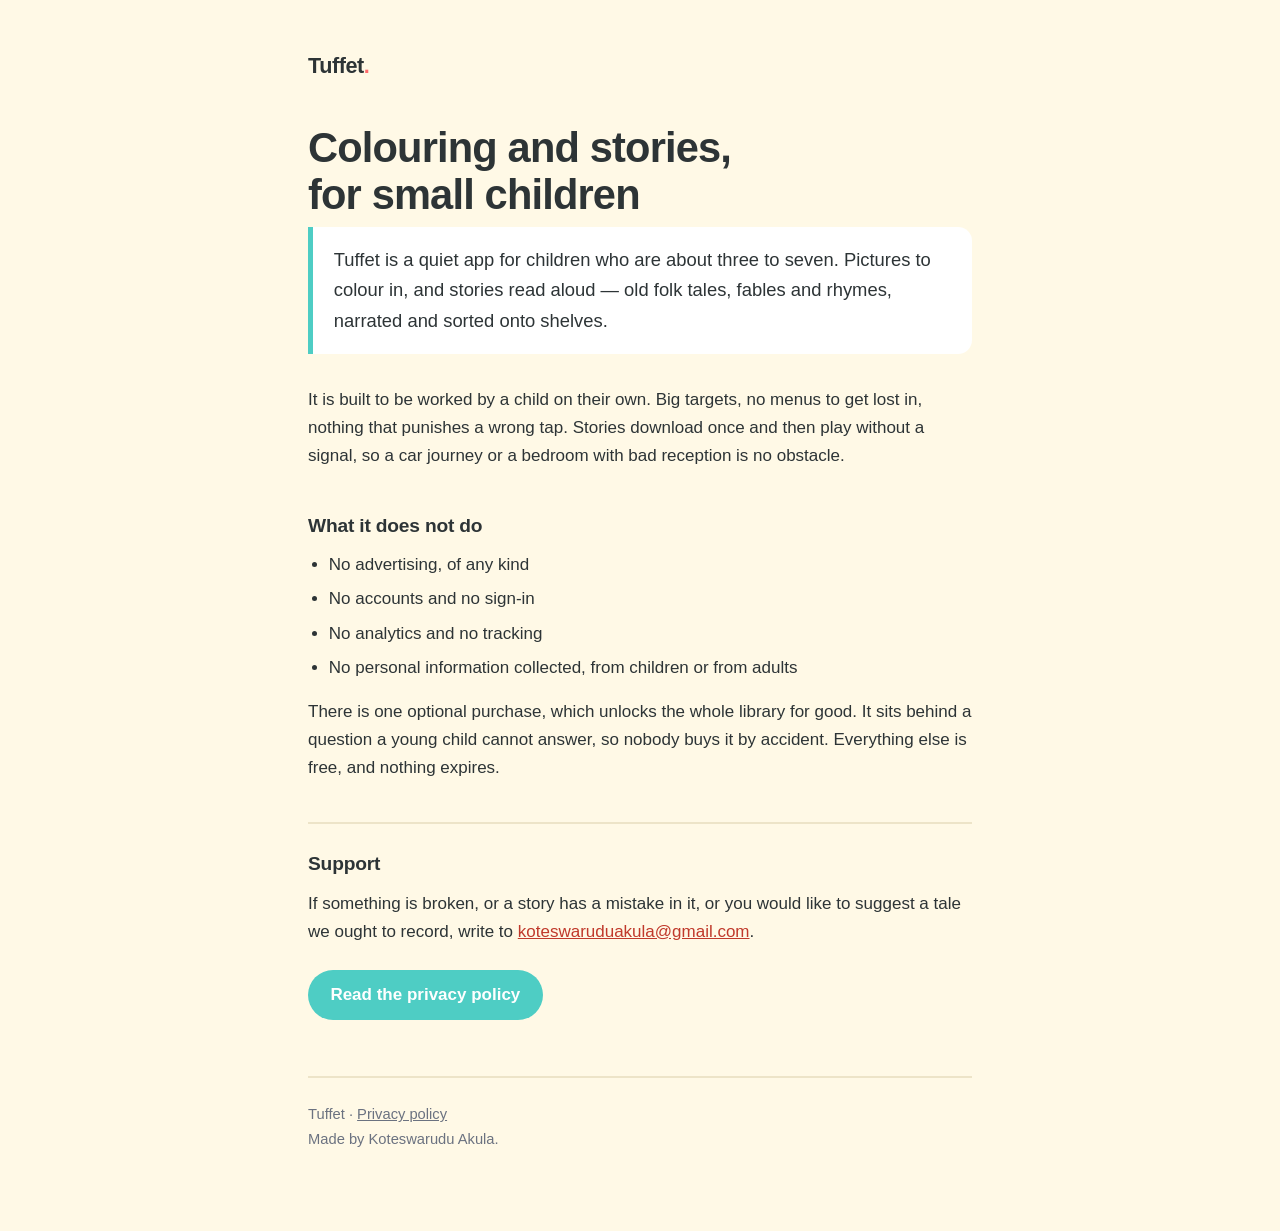
==== index.html @ 10e800b0 "Tuffet site: landing page and privacy policy Play requires a publicly reachable privacy policy URL b" ====
<!DOCTYPE html>
<html lang="en">
<head>
<meta charset="utf-8">
<meta name="viewport" content="width=device-width, initial-scale=1">
<title>Tuffet</title>
<meta name="description" content="Tuffet is a colouring and audio-story app for young children. No ads, no accounts, no data collection.">
<link rel="stylesheet" href="style.css">
</head>
<body>
<div class="wrap">

<header><a class="mark" href="./">Tuffet<span>.</span></a></header>

<h1>Colouring and stories, for small children</h1>

<p class="lede">
  Tuffet is a quiet app for children who are about three to seven. Pictures to
  colour in, and stories read aloud &mdash; old folk tales, fables and rhymes,
  narrated and sorted onto shelves.
</p>

<p>
  It is built to be worked by a child on their own. Big targets, no menus to get
  lost in, nothing that punishes a wrong tap. Stories download once and then play
  without a signal, so a car journey or a bedroom with bad reception is no
  obstacle.
</p>

<h2>What it does not do</h2>
<ul>
  <li>No advertising, of any kind</li>
  <li>No accounts and no sign-in</li>
  <li>No analytics and no tracking</li>
  <li>No personal information collected, from children or from adults</li>
</ul>
<p>
  There is one optional purchase, which unlocks the whole library for good. It
  sits behind a question a young child cannot answer, so nobody buys it by
  accident. Everything else is free, and nothing expires.
</p>

<h2>Support</h2>
<p>
  If something is broken, or a story has a mistake in it, or you would like to
  suggest a tale we ought to record, write to
  <a href="mailto:koteswaruduakula@gmail.com">koteswaruduakula@gmail.com</a>.
</p>

<p><a class="cta" href="privacy.html">Read the privacy policy</a></p>

<footer>
  Tuffet &middot; <a href="privacy.html">Privacy policy</a><br>
  Made by Koteswarudu Akula.
</footer>

</div>
</body>
</html>
---- style.css ----
:root {
  --cream: #FFF9E6;
  --ink: #2D3436;
  --coral: #FF6B6B;
  --turquoise: #4ECDC4;
  --yellow: #FFE66D;
  --muted: #6B7280;
  --rule: #EDE4C8;
  --card: #FFFFFF;
}

* { box-sizing: border-box; }

body {
  margin: 0;
  background: var(--cream);
  color: var(--ink);
  font-family: -apple-system, BlinkMacSystemFont, "Segoe UI", Roboto,
               "Helvetica Neue", Arial, sans-serif;
  font-size: 17px;
  line-height: 1.65;
  -webkit-text-size-adjust: 100%;
}

.wrap {
  max-width: 44rem;
  margin: 0 auto;
  padding: 3rem 1.25rem 5rem;
}

header { margin-bottom: 2.5rem; }

.mark {
  display: inline-block;
  font-size: 1.35rem;
  font-weight: 700;
  letter-spacing: -0.02em;
  text-decoration: none;
  color: var(--ink);
}
.mark span { color: var(--coral); }

h1 {
  font-size: clamp(1.9rem, 5vw, 2.6rem);
  line-height: 1.15;
  letter-spacing: -0.02em;
  margin: 1.75rem 0 0.5rem;
  text-wrap: balance;
}

h2 {
  font-size: 1.2rem;
  letter-spacing: -0.01em;
  margin: 2.5rem 0 0.6rem;
  padding-top: 1.5rem;
  border-top: 2px solid var(--rule);
}

h2:first-of-type { border-top: none; padding-top: 0; }

.dateline {
  color: var(--muted);
  font-size: 0.95rem;
  margin: 0 0 2rem;
}

p { margin: 0 0 1rem; }

ul { margin: 0 0 1rem; padding-left: 1.3rem; }
li { margin-bottom: 0.4rem; }

a { color: #C0392B; }

.lede {
  font-size: 1.15rem;
  background: var(--card);
  border-left: 5px solid var(--turquoise);
  border-radius: 0 14px 14px 0;
  padding: 1.1rem 1.3rem;
  margin: 0 0 2rem;
}

.lede strong { font-weight: 700; }

footer {
  margin-top: 3.5rem;
  padding-top: 1.5rem;
  border-top: 2px solid var(--rule);
  color: var(--muted);
  font-size: 0.92rem;
}

footer a { color: var(--muted); }

.cta {
  display: inline-block;
  background: var(--turquoise);
  color: #fff;
  font-weight: 700;
  text-decoration: none;
  padding: 0.7rem 1.4rem;
  border-radius: 999px;
  margin-top: 0.5rem;
}

@media (prefers-color-scheme: dark) {
  :root:not([data-theme="light"]) {
    --cream: #1C1B18;
    --ink: #F2EFE6;
    --muted: #A8A399;
    --rule: #3A3730;
    --card: #262420;
  }
  :root:not([data-theme="light"]) a { color: #FF9A8B; }
}
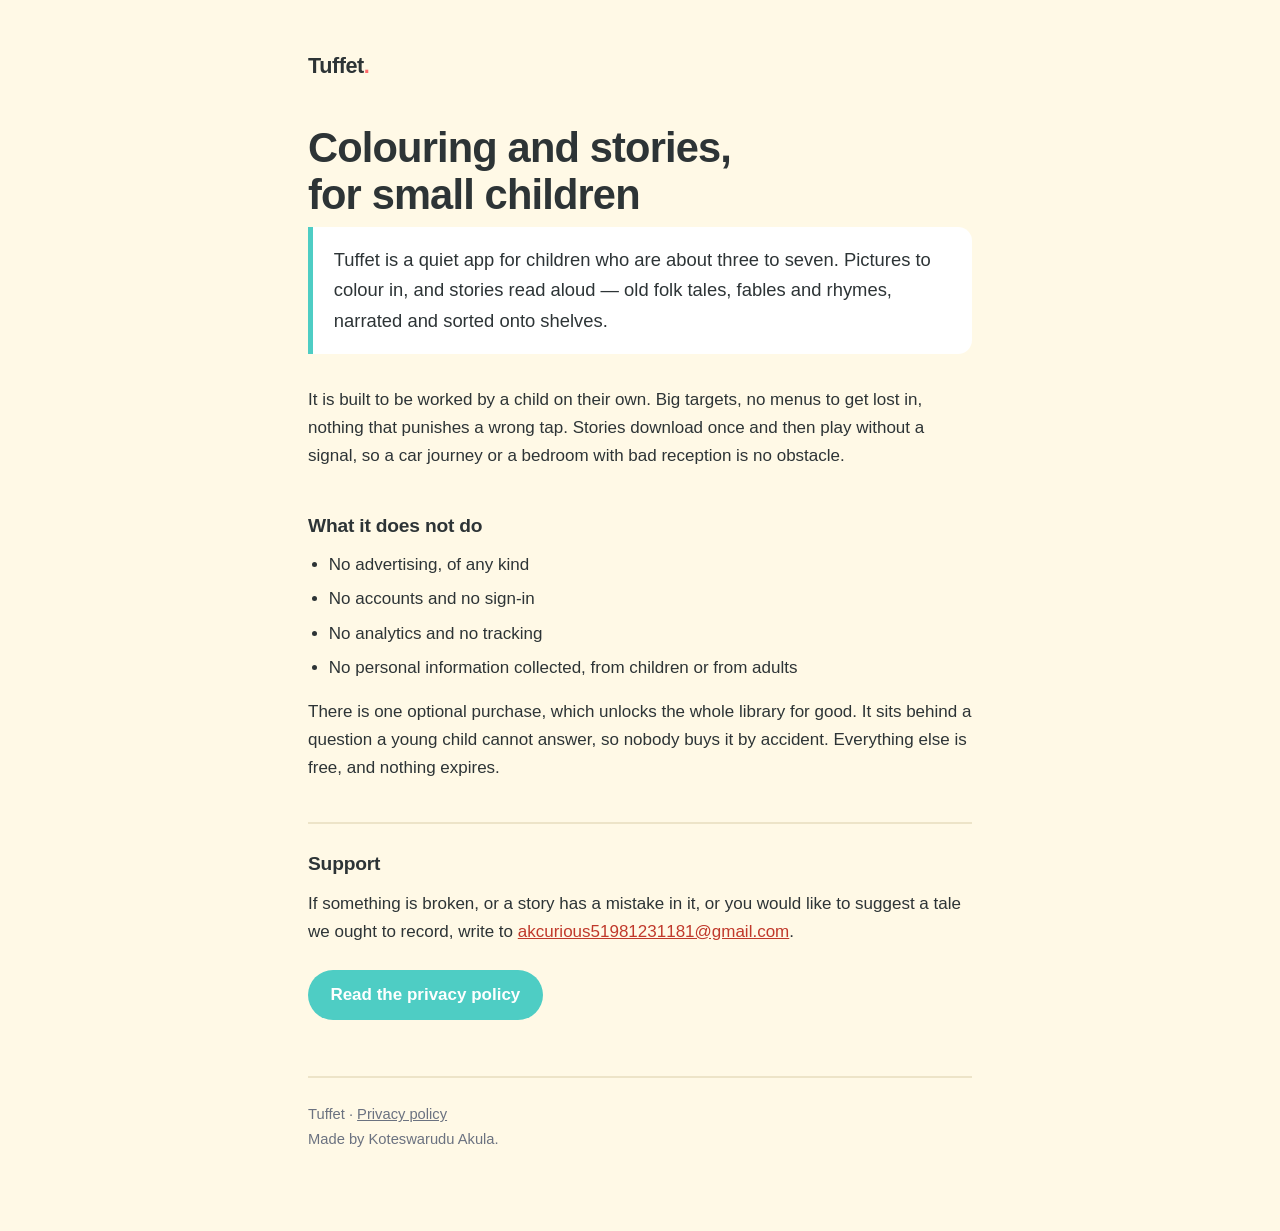
==== commit 2d72de7b: "Use a dedicated support address The contact on both pages becomes publicly visible the moment Play l" ====
--- a/index.html
+++ b/index.html
@@ -44,7 +44,7 @@
 <p>
   If something is broken, or a story has a mistake in it, or you would like to
   suggest a tale we ought to record, write to
-  <a href="mailto:koteswaruduakula@gmail.com">koteswaruduakula@gmail.com</a>.
+  <a href="mailto:akcurious51981231181@gmail.com">akcurious51981231181@gmail.com</a>.
 </p>
 
 <p><a class="cta" href="privacy.html">Read the privacy policy</a></p>
